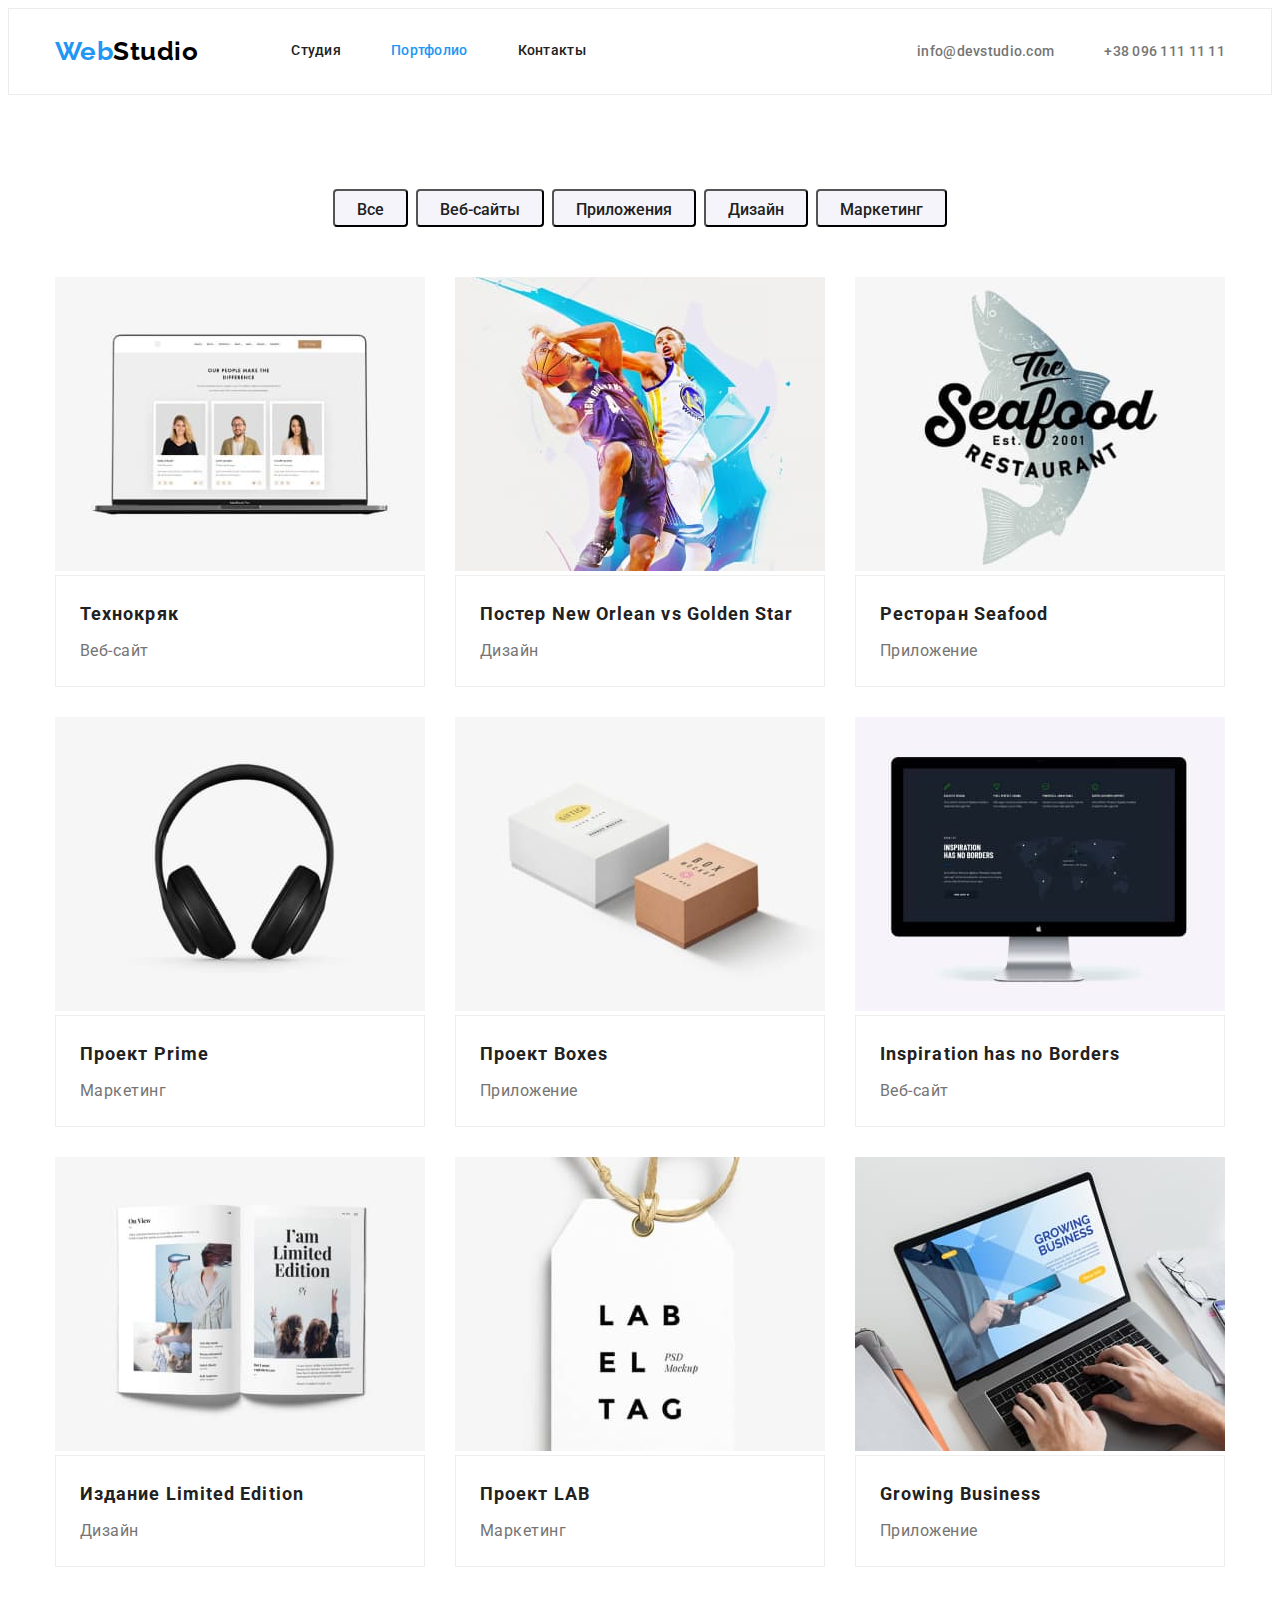
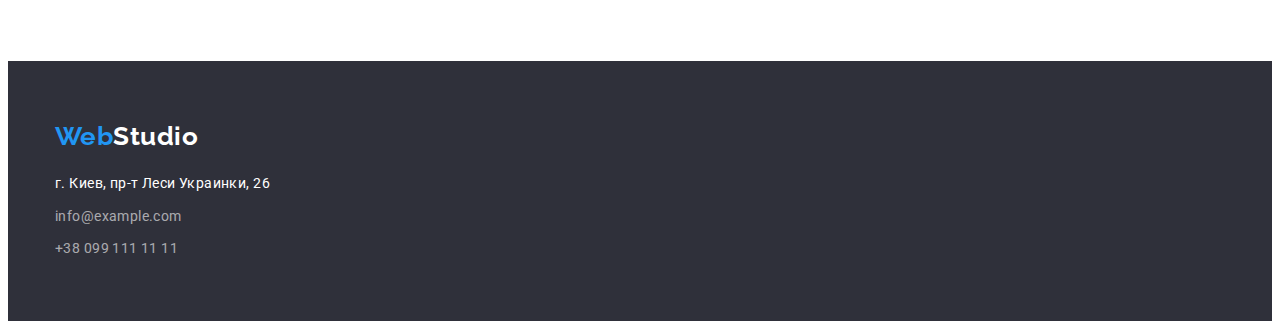
==== portfolio.html @ 55cbc3ef "папка для дз 4" ====
<!DOCTYPE html>
<html lang="ru">

<head>
    <meta charset="UTF-8">
    <meta http-equiv="X-UA-Compatible" content="IE=edge">
    <meta name="viewport" content="width=device-width, initial-scale=1.0">
    <title>Shalamai homework</title>
    <link rel="preconnect" href="https://fonts.googleapis.com">
    <link rel="preconnect" href="https://fonts.gstatic.com" crossorigin>
    <link href="https://fonts.googleapis.com/css2?family=Raleway:wght@700&family=Roboto:wght@400;500;700;900&display=swap"
        rel="stylesheet">
    <link rel="stylesheet" href="https://cdnjs.cloudflare.com/ajax/libs/modern-normalize/1.1.0/modern-normalize.min.css"
        integrity="sha512-wpPYUAdjBVSE4KJnH1VR1HeZfpl1ub8YT/NKx4PuQ5NmX2tKuGu6U/JRp5y+Y8XG2tV+wKQpNHVUX03MfMFn9Q=="
        crossorigin="anonymous" referrerpolicy="no-referrer" />
    <link rel="stylesheet" href="./css/styles.css">
</head>

<body>

    <!-- Шапка сайта -->
    <header class="header">
        <div class="container main-nav">

            <a href="./index.html" class="logo">
                <span class="accent">Web</span><span class="logo-header">Studio</span>
            </a>

            <nav class="navigation">
                <ul class="site-nav list">
                    <li class="nav-item"><a href="./index.html" class="link">Студия</a></li>
                    <li class="nav-item"><a href="./portfolio.html" class="link current">Портфолио</a></li>
                    <li class="nav-item"><a href="" class="link">Контакты</a></li>
                </ul>
            </nav>

            <div class="contact-block">
                <ul class="header-nav list">
                    <li class="nav-item">
                        <a href="mailto:info@devstudio.com" class="link-contact">info@devstudio.com</a>
                    </li>
                    <li class="nav-item">
                        <a href="tel:+380961111111" class="link-contact">+38 096 111 11 11</a>
                    </li>
                </ul>
            </div>
        </div>
    </header>

    <!-- Основное -->

    <main>

        <!-- Фильтр -->

        <section class="potfolio">
            <div class="container">
                <h1 class="filter-title">Фильтр</h1>

                <ul class="filter list">
                    <li class="filter-item"><button type="button" class="port-btn">Все</button></li>
                    <li class="filter-item"><button type="button" class="port-btn">Веб-сайты</button></li>
                    <li class="filter-item"><button type="button" class="port-btn">Приложения</button></li>
                    <li class="filter-item"><button type="button" class="port-btn">Дизайн</button></li>
                    <li class="filter-item"><button type="button" class="port-btn">Маркетинг</button></li>
                </ul>

                <!-- Проекты -->

                <ul class="project list">
                    <li class="project-item">
                        <a href="" class="project-link">
                            <img src="./images/techno.jpg" alt="Открытый ноутбук" width="370">
                        </a>
                        <div class="project-description">
                            <h2 class="project-title">Технокряк</h2>
                            <p class="project-name">Веб-сайт</p>
                        </div>
                    </li>
                    <li class="project-item">
                        <a href="" class="project-link">
                            <img src="./images/neworlean.jpg" alt="Два человека играют в баскетбол" width="370">
                        </a>
                        <div class="project-description">
                            <h2 class="project-title">Постер New Orlean vs Golden Star</h2>
                            <p class="project-name">Дизайн</p>
                        </div>

                    </li>
                    <li class="project-item">
                        <a href="" class="project-link">
                            <img src="./images/seafood.jpg" alt="Логотип ресторана" width="370">
                        </a>
                        <div class="project-description">
                            <h2 class="project-title">Ресторан Seafood</h2>
                            <p class="project-name">Приложение</p>
                        </div>

                    </li>
                    <li class="project-item">
                        <a href="" class="project-link">
                            <img src="./images/prime.jpg" alt="Черные наушники" width="370">
                        </a>
                        <div class="project-description">
                            <h2 class="project-title">Проект Prime</h2>
                            <p class="project-name">Маркетинг</p>
                        </div>
                    </li>
                    <li class="project-item">
                        <a href="" class="project-link">
                            <img src="./images/boxes.jpg" alt="Две коробки" width="370">
                        </a>
                        <div class="project-description">
                            <h2 class="project-title">Проект Boxes</h2>
                            <p class="project-name">Приложение</p>
                        </div>
                    </li>
                    <li class="project-item">
                        <a href="" class="project-link">
                            <img src="./images/borders.jpg" alt="Экран монитора" width="370">
                        </a>
                        <div class="project-description">
                            <h2 class="project-title">Inspiration has no Borders</h2>
                            <p class="project-name">Веб-сайт</p>
                        </div>
                    </li>
                    <li class="project-item">
                        <a href="" class="project-link">
                            <img src="./images/edition.jpg" alt="Открытый журнал" width="370">
                        </a>
                        <div class="project-description">
                            <h2 class="project-title">Издание Limited Edition</h2>
                            <p class="project-name">Дизайн</p>
                        </div>
                    </li>
                    <li class="project-item">
                        <a href="" class="project-link">
                            <img src="./images/lab.jpg" alt="Бумажная бирка с логотипом" width="370">
                        </a>
                        <div class="project-description">
                            <h2 class="project-title">Проект LAB</h2>
                            <p class="project-name">Маркетинг</p>
                        </div>
                    </li>
                    <li class="project-item">
                        <a href="" class="project-link">
                            <img src="./images/business.jpg" alt="Человек набирает текст на ноутбуке" width="370">
                        </a>
                        <div class="project-description">
                            <h2 class="project-title">Growing Business</h2>
                            <p class="project-name">Приложение</p>
                        </div>
                    </li>
                </ul>
            </div>
        </section>

    </main>

    <!-- Footer -->

        <footer class="footer">

            <div class="container">
                <a href="./index.html" class="logo">
                    <span class="accent">Web</span><span class="logo-footer">Studio</span>
                </a>

                <address>
                    <ul class="footer-nav list">
                        <li class="address-link">
                            <a href="г.Киев,пр-тЛесиУкраинки,26" class="link-office">г. Киев, пр-т Леси Украинки, 26</a>
                        </li>
                        <li class="address-link">
                            <a href="info@example.com" class="link-contact">info@example.com</a>
                        </li>
                        <li class="address-link">
                            <a href="+380991111111" class="link-contact">+38 099 111 11 11</a>
                        </li>
                    </ul>
                </address>
            </div>

        </footer>
    </body>

    </html>
---- css/styles.css ----
:root {
    --primary-text-color: #757575;
    --title-text-color: #212121;
    --accent-color: #2196F3;
    --primary-bg-color: #FFFFFF;
    --fill-color: #2F303A;
    --logo-color-header: #000000;
    --logo-color-footer: #FFFFFF;
    --hero-text-color: #FFFFFF;
    --button-text-color: #FFFFFF;
    --potfolio-bg-color: #F5F4FA;
}

html {
    box-sizing: border-box;
}

*,
*::before,
::after {
    box-sizing: inherit;
}

body{
    background-color: var(--primary-bg-color);
    color: var(--primary-text-color);

    font-family: Roboto, sans-serif;
    letter-spacing: 0.03em;
}

.container {
    width        : 1200px;
    padding-left : 15px;
    padding-right: 15px;
    margin-left  : auto;
    margin-right : auto;
}

.logo {
    font-family: Raleway, sans-serif;
    font-weight: bold;
    font-size: 26px;
    line-height: 1.19;
    text-decoration: none;
}

.list {
    list-style: none;
    margin-top: 0;
    margin-bottom: 0;
}

.accent {
    color: var(--accent-color);
}

.logo-header {
    color: var(--logo-color-header);
}

.footer {
    background-color: var(--fill-color);
    padding-top: 60px;
    padding-bottom: 60px;
}

.logo-footer {
    color: var(--logo-color-footer);
}

/* Навигация */

.site-nav {
    display: flex;
    padding-left: 93px;
}

/* .nav-block {
    display: flex;
    margin-left: 93px;
} */

.contact-block {
    display: flex;
    margin-left: auto;
}

.site-nav .nav-item:not(:last-child) {
    margin-right: 50px;
}

.site-nav .link {
    display: flex;
    padding-top: 10px;
    padding-bottom: 10px;
    color: var(--title-text-color);
    font-weight: 500;
    font-size: 14px;
    line-height: 1.14;
    letter-spacing: 0.02em;
    text-decoration: none;
}

.site-nav .link:hover,
.site-nav .link:focus {
    color: var(--accent-color);
}

.site-nav .link.current {
    color: var(--accent-color);
}

/* ---Шапака ---*/

.main-nav {
    display: flex;
    align-items: center;
}

.header {
    padding-top: 24px;
    padding-bottom: 25px;

    border: 1px solid #ECECEC;
}

.header-nav {
    display: flex;
    margin-left: auto;
}

.header-nav .nav-item:not(:last-child) {
    margin-right: 50px;
}

.header-nav .link-contact {
    color: var(--primary-text-color);
    font-weight: 500;
    font-size: 14px;
    line-height: 1.14;
    letter-spacing: 0.02em;
    text-decoration: none;
}

.header-nav .link-contact:hover,
.header-nav .link-contact:focus,
.footer-nav .link-contact:hover,
.footer-nav .link-contact:focus,
.footer-nav .link-office:hover,
.footer-nav .link-office:focus {
    color: var(--accent-color);
}

/* Контакты футера */

.footer-nav {
    padding-top: 20px;
    padding-left: 0;
}
.footer-nav .address-link:not(:last-child) {
    margin-bottom: 9px;
}

.footer-nav .link-contact {
    color: rgba(255, 255, 255, 0.6);
    text-decoration: none;
    font-size: 14px;
    line-height: 1.71;
    letter-spacing: 0.03em;
    font-style: normal;
}

.link-office {
    color: var(--logo-color-footer);
    text-decoration: none;
    font-size: 14px;
    line-height: 1.71;
    letter-spacing: 0.03em;
    font-style: normal;
}

/* Студия */

/* Герой */

.hero {
    background-color: var(--fill-color);
    text-align: center;
    align-items: center;
    justify-items: center;
    padding-top: 200px;
    padding-bottom: 200px;
}

.hero-title {
    margin-top: 0;
    margin-bottom: 30px;
    margin-left: auto;
    margin-right: auto;
    max-width: 696px;


    color: var(--hero-text-color);
    font-weight: 900;
    font-size: 44px;
    line-height: 1.36;
    letter-spacing: 0.06em;
    text-transform: uppercase;
}

.main-btn {
    display: inline-block;
    color: var(--button-text-color);
    background-color: var(--accent-color);
    cursor: pointer;
    font-family: inherit;

    font-weight: bold;
    font-size: 16px;
    line-height: 1.87;
    letter-spacing: 0.06em;

    width: 200px;
    height: 50px;
    left: 700px;
    top: 430px;
    box-shadow: 0px 4px 4px rgba(0, 0, 0, 0.15);
    border-radius: 4px;
}

.hero .main-btn:hover,
.hero .main-btn:focus {
    color: var(--primary-bg-color);
}

/* Особенности и преимущества */

.featurs,
.main-project {
    padding-bottom: 94px;
}

.our-featur {
    display: flex;
    padding-left: 0;
}

.feature-list {
    width: 270px;
}

.our-featur .feature-list:not(:last-child) {
    margin-right: 30px;
}

.featur-title {
    margin-top: 0;
    margin-bottom: 10px;
    color: var(--title-text-color);
    font-weight: bold;
    font-size: 14px;
    line-height: 1.14;
    text-transform: uppercase;
}

.featur-text {
    font-size  : 14px;
    line-height: 1.71;
    letter-spacing: 0.03em;
    color: var(--primary-text-color);
}

/* Чем мы занимаемся */

.section-title {
    margin-top   : 0;
    margin-bottom: 50px;
    text-align   : center;
}

.section-title,
 .team-title {
    color: var(--title-text-color);
    font-weight: bold;
    font-size: 36px;
    line-height: 1.16;
    text-align: center;
}

.main-prj-list {
    display: flex;
    justify-content: center;
    padding-left: 0;
    padding-right: 0;
    margin-right: 0;
}

.main-prj-list .main-prj-link:not(:last-child){
    margin-right: 30px;
}

/* Наша команда */

.team {
    background-color: var(--potfolio-bg-color);
    padding-top: 94px;
    padding-bottom: 94px;
}

.team-title {
    margin-top: 0;
    margin-bottom: 50px;
}

.team-list {
    display: flex;
    justify-content: center;
    padding-left: 0;
    padding-right: 0;
    margin-left: 0;
    margin-right: 0;
}

.team-item {
    text-align: center;
    padding-top: 30px;
    padding-bottom: 30px;
}

.team-list .team-member:not(:last-child) {
    margin-right: 30px;
}


.name {
    margin-top: 0;
    margin-bottom: 10px;


    color: var(--title-text-color);
    font-weight: 500;
    font-size: 16px;
    line-height: 1.87;
}

.position {
    padding-bottom: 0;
    margin-top: 0;
    margin-bottom: 0;
    color: var(--primary-text-color);
    font-size: 16px;
    line-height: 1.87;
}

/* Страница "Портфолио" */

.potfolio {
    padding-top: 94px;
    padding-bottom: 94px;
}

/* Фильтр */

.filter-title {
    position   : absolute;
    white-space: nowrap;
    width      : 1px;
    height     : 1px;
    overflow   : hidden;
    border     : 0;
    padding    : 0;
    clip       : rect(0 0 0 0);
    clip-path  : inset(50%);
    margin     : -1px;
}

.filter {
    display: flex;
    padding-left: 0;
    justify-content: center;
    margin-bottom: 50px;
}

.filter-item:not(:last-child) {
    margin-right: 8px;
}

.project {
    display: flex;
    flex-wrap: wrap;
    padding-left: 0;
}

.project-item {
    margin-right: 30px;
    margin-bottom: 30px;
}

.project-item:nth-child(3n) {
    margin-right: 0;
}

.project-item:nth-last-child(-n+3) {
    margin-bottom: 0;
}

.port-btn {
    color: var(--title-text-color);
    background-color: var(--potfolio-bg-color);
    cursor: pointer;
    font-family: inherit;
    font-weight: 500;
    font-size: 16px;
    line-height: 1.62;

    min-width: 73px;
    height: 38px;
    left: 976px;
    top: 174px;
    padding: 6px 22px;

    border-radius: 4px;
}

.filter .port-btn:hover,
.filter .port-btn:focus {
    color: var(--button-text-color);
    background-color: var(--accent-color);
}

/* Проекты */

.project-link {
    text-decoration: none;

    margin: 0;
}

.project-description {
    padding: 20px 24px;
    margin: 0;

    border: 1px solid #EEEEEE;
    background: var(--primary-bg-color);
}

.project-title {
    color: var(--title-text-color);
    font-weight: bold;
    font-size: 18px;
    line-height: 2;
    letter-spacing: 0.06em;

    margin-top: 0;
    margin-bottom: 4px;
}

.project-name {
    color: var(--primary-text-color);
    font-size: 16px;
    line-height: 1.87;
    margin-top: 0;
    margin-bottom: 0;
}
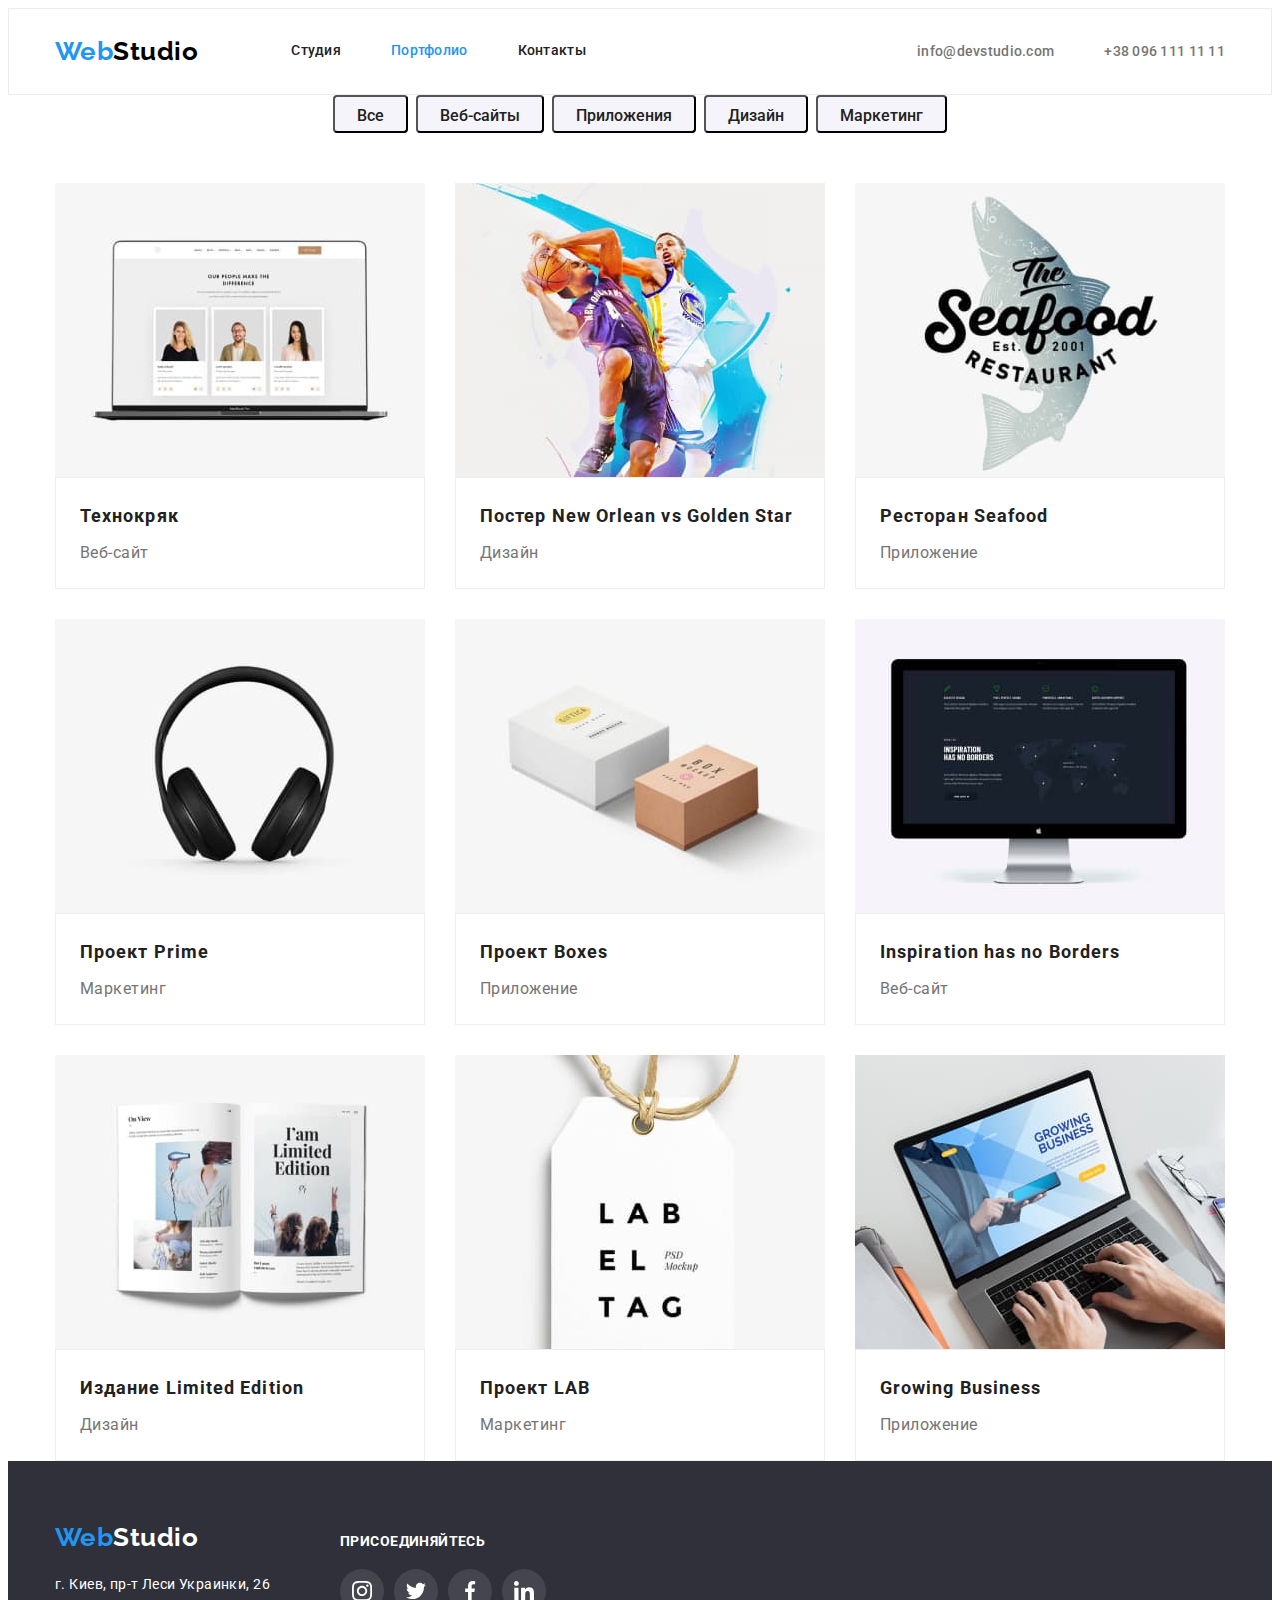
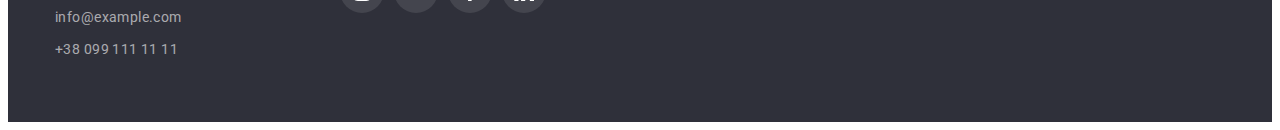
==== commit 67c5aa85: "Закончил футер" ====
--- a/portfolio.html
+++ b/portfolio.html
@@ -161,26 +161,61 @@
 
         <footer class="footer">
 
-            <div class="container">
-                <a href="./index.html" class="logo">
-                    <span class="accent">Web</span><span class="logo-footer">Studio</span>
-                </a>
-
-                <address>
-                    <ul class="footer-nav list">
-                        <li class="address-link">
-                            <a href="г.Киев,пр-тЛесиУкраинки,26" class="link-office">г. Киев, пр-т Леси Украинки, 26</a>
-                        </li>
-                        <li class="address-link">
-                            <a href="info@example.com" class="link-contact">info@example.com</a>
-                        </li>
-                        <li class="address-link">
-                            <a href="+380991111111" class="link-contact">+38 099 111 11 11</a>
+            <div class="container footer-box">
+                <div>
+                    <a href="./index.html" class="logo">
+                        <span class="accent">Web</span><span class="logo-footer">Studio</span>
+                    </a>
+
+                    <address>
+                        <ul class="footer-nav list">
+                            <li class="address-link">
+                                <a href="г.Киев,пр-тЛесиУкраинки,26" class="link-office">г. Киев, пр-т Леси Украинки, 26</a>
+                            </li>
+                            <li class="address-link">
+                                <a href="info@example.com" class="link-contact">info@example.com</a>
+                            </li>
+                            <li class="address-link">
+                                <a href="+380991111111" class="link-contact">+38 099 111 11 11</a>
+                            </li>
+                        </ul>
+                    </address>
+                </div>
+
+                <div class="footer-link">
+                    <h4 class="footer-text">Присоединяйтесь</h4>
+                    <ul class="footer-social-list list">
+                        <li class="footer-social-item">
+                            <a href="instagram" class="footer-social-link">
+                                <svg class="icon-social" width="20" height="20">
+                                    <use href="./images/icons.svg#icon-instagram"></use>
+                                </svg>
+                            </a>
+                        </li>
+                        <li class="footer-social-item">
+                            <a href="twitter" class="footer-social-link">
+                                <svg class="footer-icon-social" width="20" height="20">
+                                    <use href="./images/icons.svg#icon-twitter"></use>
+                                </svg>
+                            </a>
+                        </li>
+                        <li class="footer-social-item">
+                            <a href="facebook" class="footer-social-link">
+                                <svg class="footer-icon-social" width="20" height="20">
+                                    <use href="./images/icons.svg#icon-facebook"></use>
+                                </svg>
+                            </a>
+                        </li>
+                        <li class="footer-social-item">
+                            <a href="linkedin" class="footer-social-link">
+                                <svg class="footer-icon-social" width="20" height="20">
+                                    <use href="./images/icons.svg#icon-linkedin"></use>
+                                </svg>
+                            </a>
                         </li>
                     </ul>
-                </address>
+                </div>
             </div>
-
         </footer>
     </body>
 
--- a/css/styles.css
+++ b/css/styles.css
@@ -180,6 +180,54 @@
     font-style: normal;
 }
 
+.footer-box {
+    display: flex;
+    align-items: center;
+    align-items: baseline;
+}
+
+.footer-link {
+    margin-left: 70px;
+}
+
+.footer-text {
+    font-size     : 14px;
+    line-height   : 1.143;
+    letter-spacing: 0.03em;
+    text-transform: uppercase;
+    margin-top: 12px;
+    margin-bottom: 20px;
+
+    color: var(--hero-text-color);
+}
+
+.footer-social-list {
+    display        : flex;
+    justify-content: center;
+    padding-left   : 0;
+    margin-top     : 16px;
+}
+
+.footer-social-list .footer-social-link {
+    display        : flex;
+    height         : 44px;
+    width          : 44px;
+    border-radius  : 50%;
+    align-items    : center;
+    justify-content: center;
+    fill           : #FFFFFF;
+    background: rgba(255, 255, 255, 0.1);
+}
+
+.footer-social-list .footer-social-link:hover {
+    background-color: var(--accent-color);
+    fill            : var(--primary-bg-color);
+}
+
+.footer-social-item:not(:last-child) {
+    margin-right: 10px;
+}
+
 /* Студия */
 
 /* Герой */
@@ -239,6 +287,7 @@
 .featurs,
 .main-project {
     padding-bottom: 94px;
+    padding-top: 94px;
 }
 
 .our-featur {
@@ -248,6 +297,20 @@
 
 .feature-list {
     width: 270px;
+}
+
+.feature-list::before {
+    display: block;
+    content: '';
+    height: 120px;
+    background-size: contain;
+    background-repeat: no-repeat;
+    background-position: center;
+    background-color: var(--potfolio-bg-color);
+}
+
+.icon-satellite {
+background-image: url(../images/icons.svg);
 }
 
 .our-featur .feature-list:not(:last-child) {
@@ -308,6 +371,11 @@
     padding-bottom: 94px;
 }
 
+.team-member {
+    background-color: var(--primary-bg-color);
+    border-radius: 0px 0px 4px 4px;
+}
+
 .team-title {
     margin-top: 0;
     margin-bottom: 50px;
@@ -352,6 +420,68 @@
     font-size: 16px;
     line-height: 1.87;
 }
+
+ .social-list {
+    display: flex;
+    justify-content: center;
+    padding-left: 0;
+    margin-top: 16px;
+}
+
+.social-list .social-link {
+    display: flex;
+    height: 44px;
+    width: 44px;
+    border-radius: 50%;
+    align-items: center;
+    justify-content: center;
+    fill:#AFB1B8;
+}
+
+.social-list .social-link:hover {
+    background-color: var(--accent-color);
+    fill: var(--primary-bg-color);
+}
+
+.social-item:not(:last-child) {
+    margin-right: 10px;
+}
+
+/* Постоянные клиенты */
+
+.client {
+    padding-top: 94px;
+    padding-bottom: 94px;
+}
+
+ .client-list {
+    display        : flex;
+    justify-content: center;
+    padding-left   : 0;
+    margin-top     : 16px;
+}
+
+.client-list .client-link {
+    display: flex;
+    height: 92px;
+    width: 170px;
+    border: 1px solid #AFB1B8;
+    box-sizing: border-box;
+    border-radius: 4px;
+    align-items: center;
+    justify-content: center;
+    fill: #AFB1B8;
+}
+
+.client-list .client-link:hover {
+    background-color: var(--accent-color);
+    fill: var(--primary-bg-color);
+}
+
+.social-item:not(:last-child) {
+    margin-right: 10px;
+} */
+
 
 /* Страница "Портфолио" */
 
@@ -433,8 +563,10 @@
 
 .project-link {
     text-decoration: none;
-
     margin: 0;
+}
+img {
+    display: block;
 }
 
 .project-description {
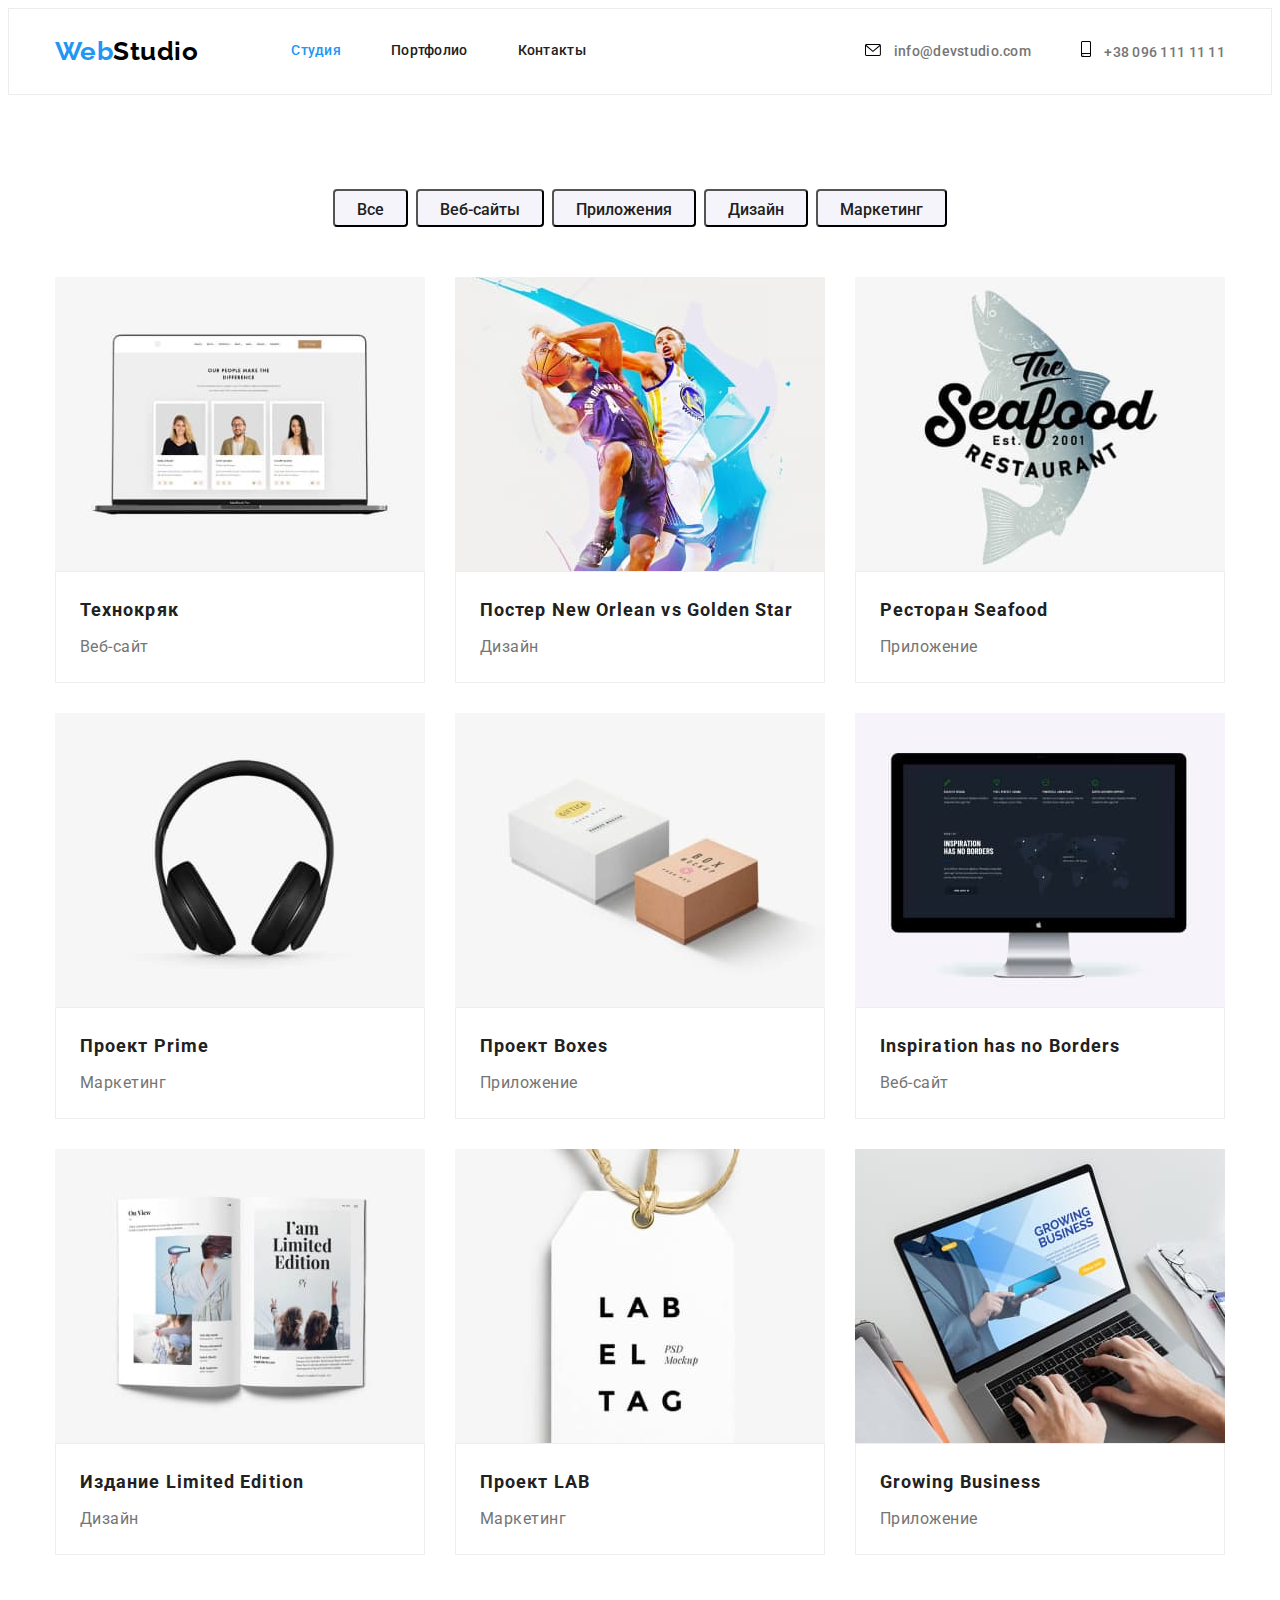
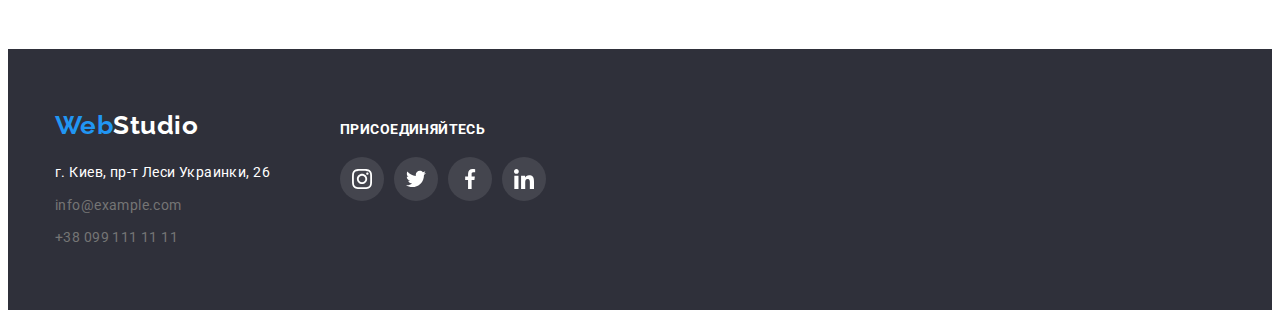
==== commit 97338716: "Сделал героя" ====
--- a/portfolio.html
+++ b/portfolio.html
@@ -28,8 +28,8 @@
 
             <nav class="navigation">
                 <ul class="site-nav list">
-                    <li class="nav-item"><a href="./index.html" class="link">Студия</a></li>
-                    <li class="nav-item"><a href="./portfolio.html" class="link current">Портфолио</a></li>
+                    <li class="nav-item"><a href="./index.html" class="link current">Студия</a></li>
+                    <li class="nav-item"><a href="./portfolio.html" class="link">Портфолио</a></li>
                     <li class="nav-item"><a href="" class="link">Контакты</a></li>
                 </ul>
             </nav>
@@ -37,10 +37,20 @@
             <div class="contact-block">
                 <ul class="header-nav list">
                     <li class="nav-item">
-                        <a href="mailto:info@devstudio.com" class="link-contact">info@devstudio.com</a>
+                        <a href="mailto:info@devstudio.com" class="link-contact">
+                            <svg class="icon-header" width="16" height="12">
+                                <use href="./images/icons.svg#icon-email"></use>
+                            </svg>
+                            info@devstudio.com
+                        </a>
                     </li>
                     <li class="nav-item">
-                        <a href="tel:+380961111111" class="link-contact">+38 096 111 11 11</a>
+                        <a href="tel:+380961111111" class="link-contact">
+                            <svg class="icon-header" width="10" height="16">
+                                <use href="./images/icons.svg#icon-smartphone"></use>
+                            </svg>
+                            +38 096 111 11 11
+                        </a>
                     </li>
                 </ul>
             </div>
--- a/css/styles.css
+++ b/css/styles.css
@@ -76,11 +76,6 @@
     padding-left: 93px;
 }
 
-/* .nav-block {
-    display: flex;
-    margin-left: 93px;
-} */
-
 .contact-block {
     display: flex;
     margin-left: auto;
@@ -143,16 +138,20 @@
     text-decoration: none;
 }
 
+.icon-header {
+    margin-right: 10px;
+}
+
 .header-nav .link-contact:hover,
 .header-nav .link-contact:focus,
 .footer-nav .link-contact:hover,
 .footer-nav .link-contact:focus,
 .footer-nav .link-office:hover,
 .footer-nav .link-office:focus {
-    color: var(--accent-color);
-}
-
-/* Контакты футера */
+    color           : var(--accent-color);
+}
+
+/* Футер */
 
 .footer-nav {
     padding-top: 20px;
@@ -163,7 +162,7 @@
 }
 
 .footer-nav .link-contact {
-    color: rgba(255, 255, 255, 0.6);
+    color: var(--primary-text-color);
     text-decoration: none;
     font-size: 14px;
     line-height: 1.71;
@@ -241,6 +240,22 @@
     padding-bottom: 200px;
 }
 
+.main-background {
+    height: 600px;
+    max-width: 1600px;
+    margin-right: auto;
+    margin-left: auto;
+
+    background-repeat: no-repeat;
+    background-position: center;
+    background-size: cover;
+    background-image: linear-gradient(
+        rgba(47, 48, 58, 0.4),
+        rgba(47, 48, 58, 0.4)
+    ), url(../images/hero.jpg);
+
+}
+
 .hero-title {
     margin-top: 0;
     margin-bottom: 30px;
@@ -299,21 +314,13 @@
     width: 270px;
 }
 
-.feature-list::before {
-    display: block;
-    content: '';
-    height: 120px;
-    background-size: contain;
-    background-repeat: no-repeat;
-    background-position: center;
-    background-color: var(--potfolio-bg-color);
-}
-
-.icon-satellite {
-background-image: url(../images/icons.svg);
-}
-
-.our-featur .feature-list:not(:last-child) {
+.icon-featurs {
+    margin-bottom: 30px;
+    background: var(--potfolio-bg-color);
+    border-radius: 4px;
+}
+
+.feature-list:not(:last-child) {
     margin-right: 30px;
 }
 
@@ -443,10 +450,6 @@
     fill: var(--primary-bg-color);
 }
 
-.social-item:not(:last-child) {
-    margin-right: 10px;
-}
-
 /* Постоянные клиенты */
 
 .client {
@@ -478,9 +481,9 @@
     fill: var(--primary-bg-color);
 }
 
-.social-item:not(:last-child) {
-    margin-right: 10px;
-} */
+.client-item:not(:last-child) {
+    margin-right: 30px;
+}
 
 
 /* Страница "Портфолио" */
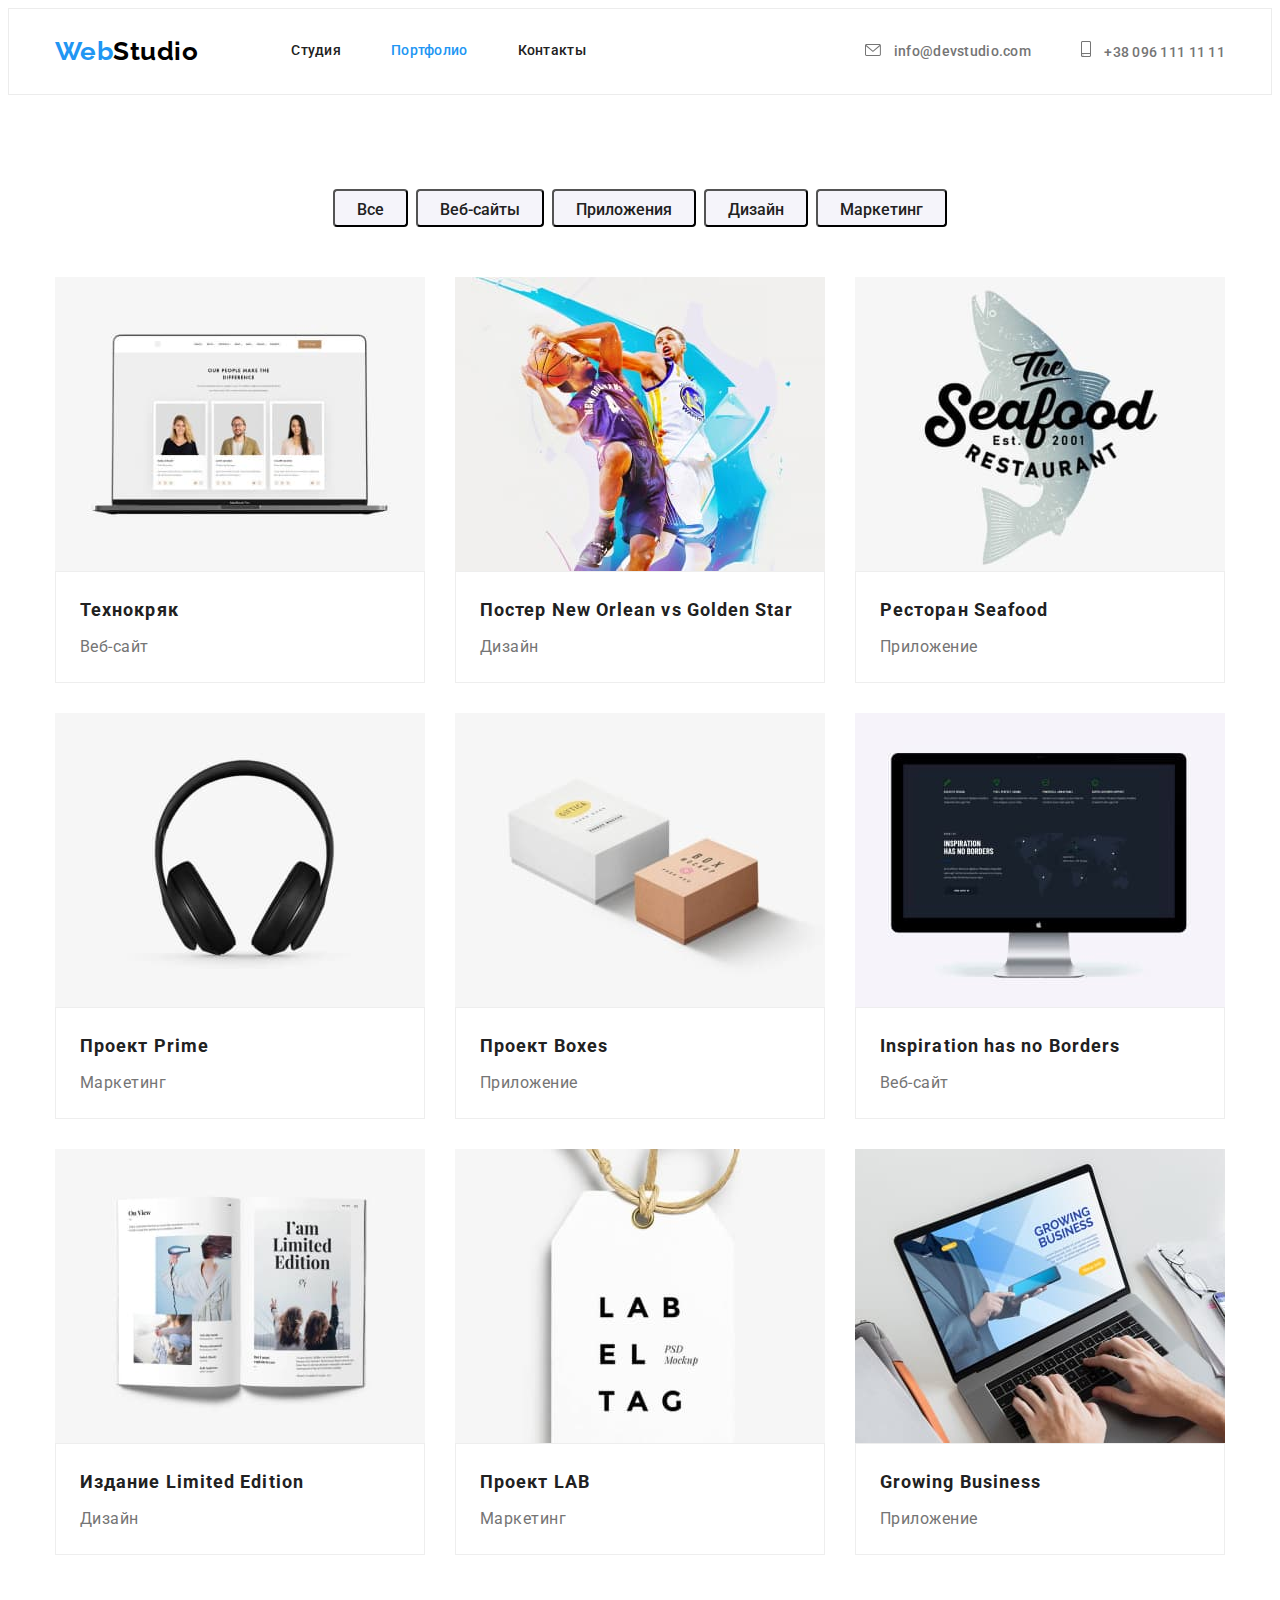
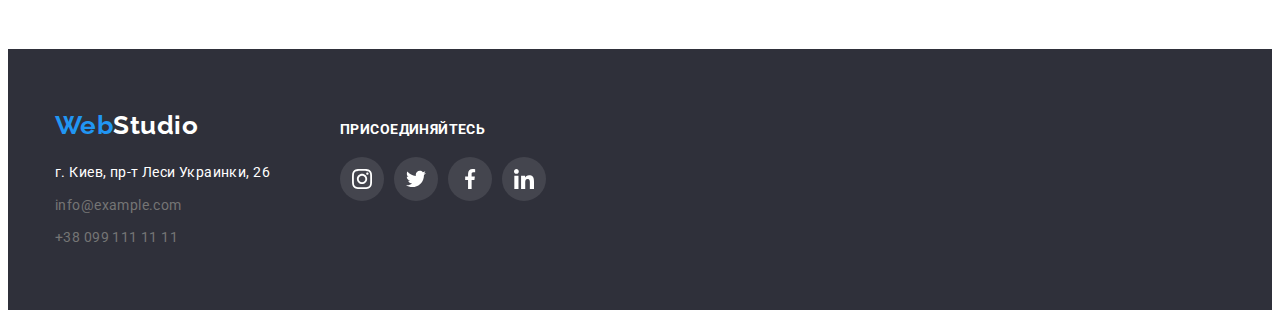
==== commit ef7fd3d3: "Закончил 4 дз" ====
--- a/portfolio.html
+++ b/portfolio.html
@@ -28,8 +28,8 @@
 
             <nav class="navigation">
                 <ul class="site-nav list">
-                    <li class="nav-item"><a href="./index.html" class="link current">Студия</a></li>
-                    <li class="nav-item"><a href="./portfolio.html" class="link">Портфолио</a></li>
+                    <li class="nav-item"><a href="./index.html" class="link">Студия</a></li>
+                    <li class="nav-item"><a href="./portfolio.html" class="link current">Портфолио</a></li>
                     <li class="nav-item"><a href="" class="link">Контакты</a></li>
                 </ul>
             </nav>
--- a/css/styles.css
+++ b/css/styles.css
@@ -131,6 +131,7 @@
 
 .header-nav .link-contact {
     color: var(--primary-text-color);
+    fill: var(--primary-text-color);
     font-weight: 500;
     font-size: 14px;
     line-height: 1.14;
@@ -148,7 +149,8 @@
 .footer-nav .link-contact:focus,
 .footer-nav .link-office:hover,
 .footer-nav .link-office:focus {
-    color           : var(--accent-color);
+    color: var(--accent-color);
+    fill: var(--accent-color);
 }
 
 /* Футер */
@@ -275,7 +277,7 @@
 .main-btn {
     display: inline-block;
     color: var(--button-text-color);
-    background-color: var(--accent-color);
+    background-color: #188CE8;
     cursor: pointer;
     font-family: inherit;
 
@@ -286,8 +288,6 @@
 
     width: 200px;
     height: 50px;
-    left: 700px;
-    top: 430px;
     box-shadow: 0px 4px 4px rgba(0, 0, 0, 0.15);
     border-radius: 4px;
 }
@@ -301,7 +301,6 @@
 
 .featurs,
 .main-project {
-    padding-bottom: 94px;
     padding-top: 94px;
 }
 
@@ -380,6 +379,9 @@
 
 .team-member {
     background-color: var(--primary-bg-color);
+    box-shadow: 0px 1px 3px rgba(0, 0, 0, 0.12),
+    0px 1px 1px rgba(0, 0, 0, 0.14),
+    0px 2px 1px rgba(0, 0, 0, 0.2);
     border-radius: 0px 0px 4px 4px;
 }
 
@@ -530,6 +532,16 @@
     margin-bottom: 30px;
 }
 
+.project-item:hover {
+    background: #FFFFFF;
+    border    : -1px solid #EEEEEE;
+    box-sizing: border-box;
+    box-shadow:
+    0px 1px 1px rgba(0, 0, 0, 0.12),
+    0px 4px 4px rgba(0, 0, 0, 0.06),
+    1px 4px 6px rgba(0, 0, 0, 0.16);
+}
+
 .project-item:nth-child(3n) {
     margin-right: 0;
 }
@@ -549,10 +561,15 @@
 
     min-width: 73px;
     height: 38px;
-    left: 976px;
-    top: 174px;
     padding: 6px 22px;
 
+    border-radius: 4px;
+}
+
+.port-btn:hover {
+    box-shadow: 0px 3px 1px rgba(0, 0, 0, 0.1),
+    0px 1px 2px rgba(0, 0, 0, 0.08),
+    0px 2px 2px rgba(0, 0, 0, 0.12);
     border-radius: 4px;
 }
 
